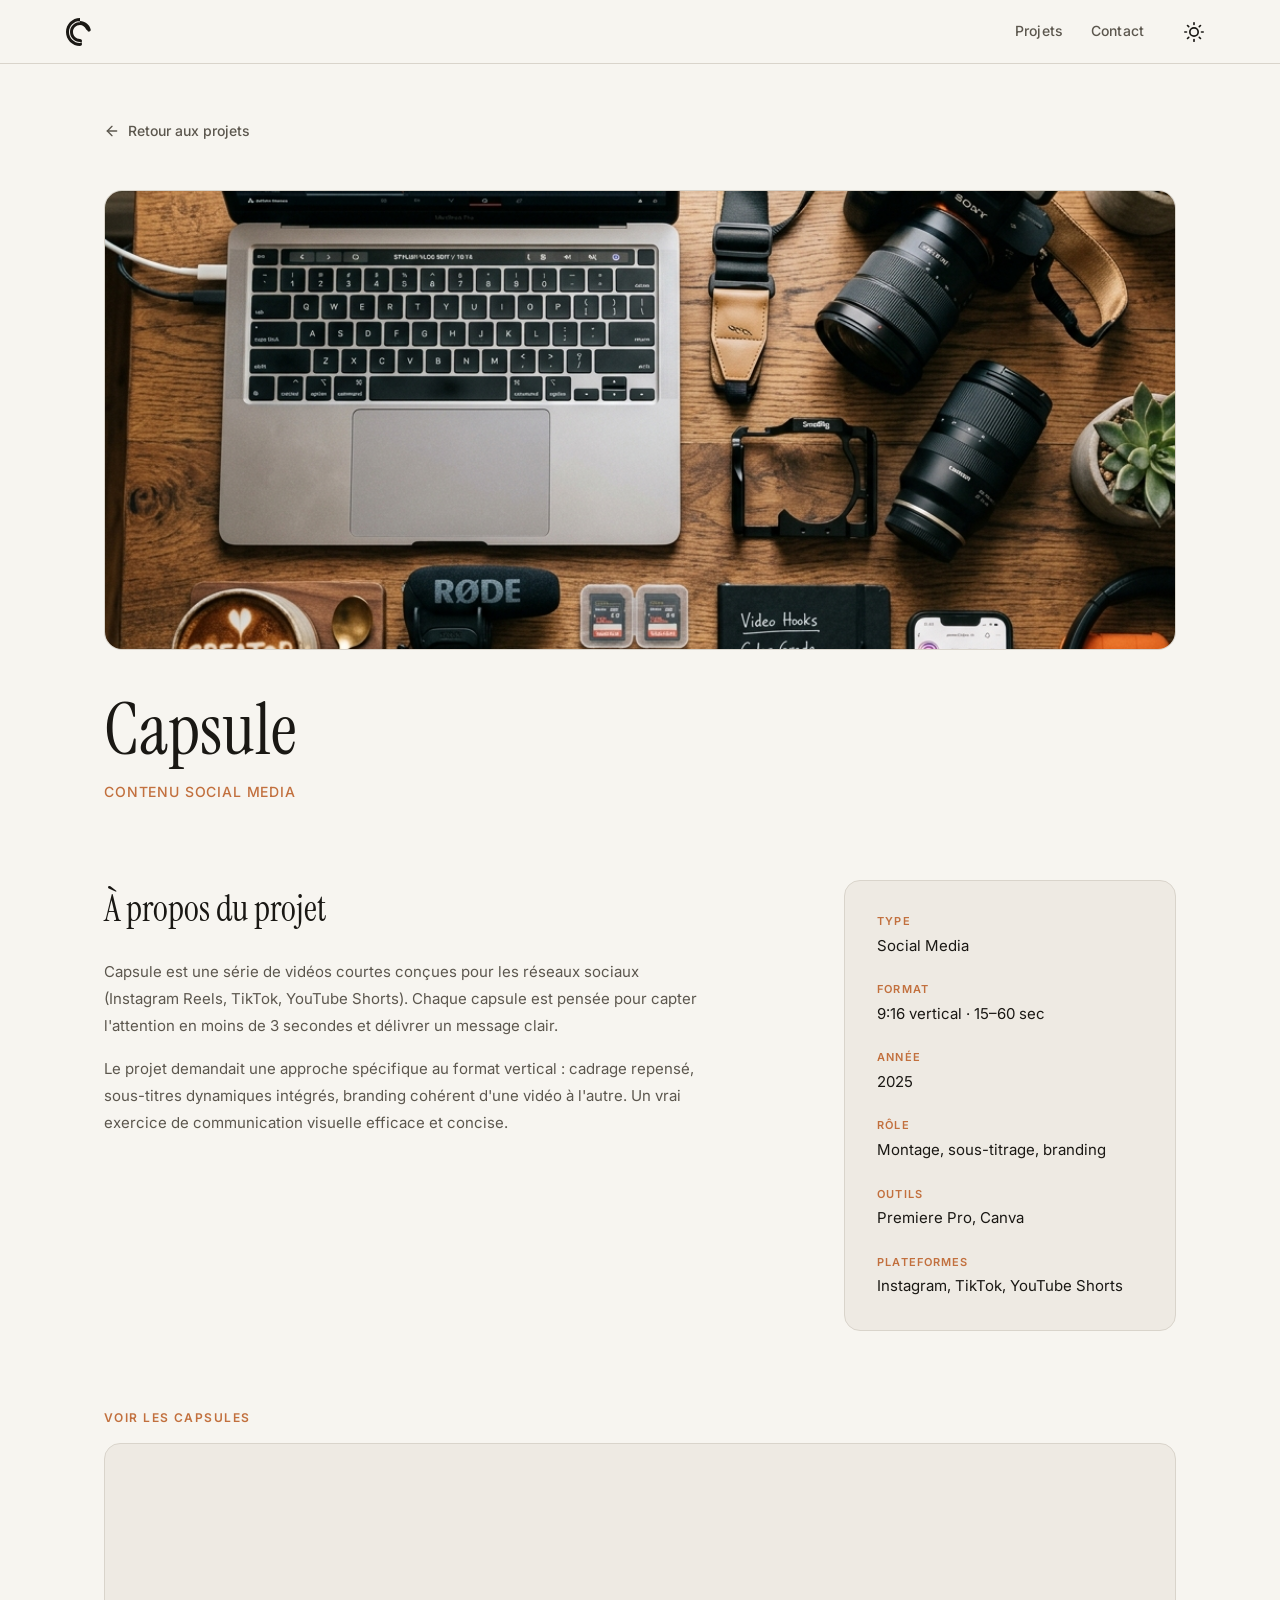
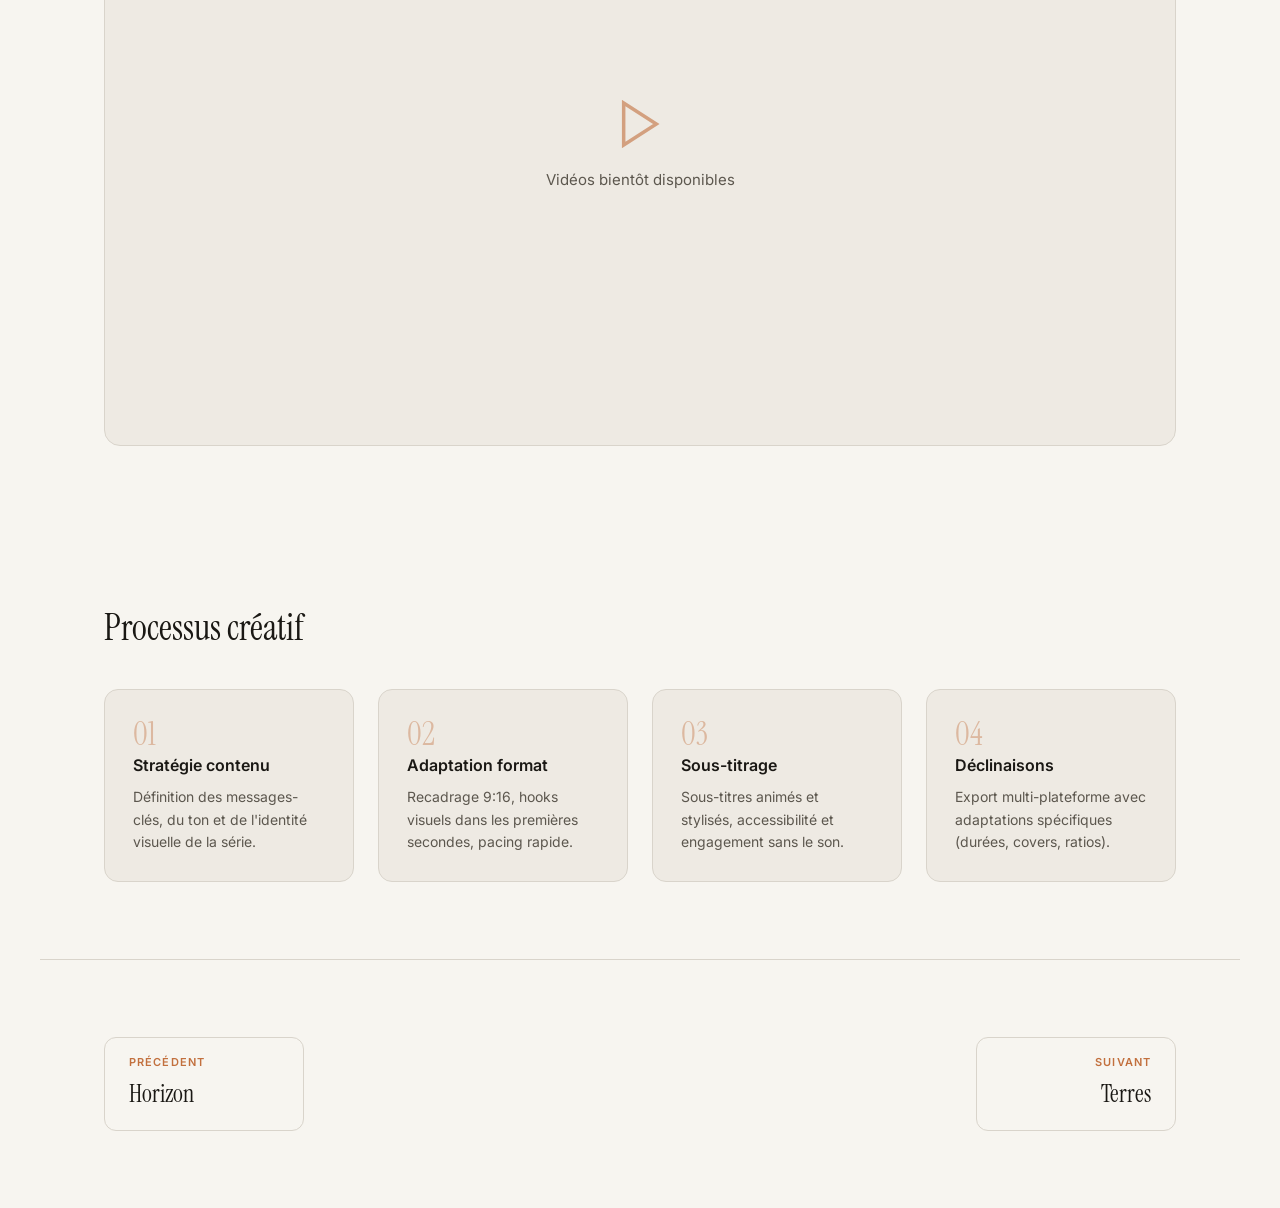
==== projects/capsule.html @ cf0edcef "Ajout base Portfolio" ====
<!DOCTYPE html>
<html lang="fr">
<head>
  <meta charset="UTF-8">
  <meta name="viewport" content="width=device-width, initial-scale=1.0">
  <title>Capsule — Corentin</title>
  <meta name="description" content="Capsule : série de vidéos social media réalisée par Corentin.">
  <link rel="stylesheet" href="../style.css">
</head>
<body>
  <nav class="nav" role="navigation"><a href="../index.html" class="nav__logo" aria-label="Accueil"><svg viewBox="0 0 32 32" xmlns="http://www.w3.org/2000/svg"><path class="nav__logo-fill" d="M16 2C8.268 2 2 8.268 2 16s6.268 14 14 14c1.1 0 2-.9 2-2s-.9-2-2-2C10.486 26 6 21.514 6 16S10.486 6 16 6c4.08 0 7.63 2.45 9.17 5.96.37.85-.03 1.84-.88 2.21-.85.37-1.84-.03-2.21-.88C20.94 10.64 18.64 9 16 9c-3.86 0-7 3.14-7 7s3.14 7 7 7c1.1 0 2 .9 2 2s-.9 2-2 2c-6.07 0-11-4.93-11-11S9.93 5 16 5c5.19 0 9.55 3.61 10.7 8.44.22.96-.38 1.92-1.34 2.14-.96.22-1.92-.38-2.14-1.34C22.38 10.86 19.45 9 16 9"/></svg></a><div id="nav-links" class="nav__links"><a href="../index.html#projets" class="nav__link">Projets</a><a href="../index.html#contact" class="nav__link">Contact</a><button id="theme-toggle" class="theme-toggle" aria-label="Thème"><svg class="icon-sun" viewBox="0 0 24 24" fill="none" stroke="currentColor" stroke-width="2" stroke-linecap="round"><circle cx="12" cy="12" r="5"/><line x1="12" y1="1" x2="12" y2="3"/><line x1="12" y1="21" x2="12" y2="23"/><line x1="4.22" y1="4.22" x2="5.64" y2="5.64"/><line x1="18.36" y1="18.36" x2="19.78" y2="19.78"/><line x1="1" y1="12" x2="3" y2="12"/><line x1="21" y1="12" x2="23" y2="12"/><line x1="4.22" y1="19.78" x2="5.64" y2="18.36"/><line x1="18.36" y1="5.64" x2="19.78" y2="4.22"/></svg><svg class="icon-moon" viewBox="0 0 24 24" fill="none" stroke="currentColor" stroke-width="2" stroke-linecap="round"><path d="M21 12.79A9 9 0 1111.21 3 7 7 0 0021 12.79z"/></svg></button></div></nav>

  <main>
    <section class="project-hero">
      <a href="../index.html#projets" class="back-link reveal"><svg viewBox="0 0 24 24" fill="none" stroke="currentColor" stroke-width="2" stroke-linecap="round"><line x1="19" y1="12" x2="5" y2="12"/><polyline points="12 19 5 12 12 5"/></svg>Retour aux projets</a>
      <img src="../assets/project-social.png" alt="Campagne social media Capsule" width="1200" height="514" loading="eager" class="project-hero__banner">
      <h1 class="project-hero__title reveal">Capsule</h1>
      <p class="project-hero__type reveal">Contenu social media</p>
    </section>

    <section class="project-info"><div class="project-info__grid">
      <div class="project-info__description reveal">
        <h2>À propos du projet</h2>
        <p>Capsule est une série de vidéos courtes conçues pour les réseaux sociaux (Instagram Reels, TikTok, YouTube Shorts). Chaque capsule est pensée pour capter l'attention en moins de 3 secondes et délivrer un message clair.</p>
        <p>Le projet demandait une approche spécifique au format vertical : cadrage repensé, sous-titres dynamiques intégrés, branding cohérent d'une vidéo à l'autre. Un vrai exercice de communication visuelle efficace et concise.</p>
      </div>
      <aside class="project-meta reveal">
        <div class="project-meta__item"><span class="project-meta__label">Type</span><span class="project-meta__value">Social Media</span></div>
        <div class="project-meta__item"><span class="project-meta__label">Format</span><span class="project-meta__value">9:16 vertical · 15–60 sec</span></div>
        <div class="project-meta__item"><span class="project-meta__label">Année</span><span class="project-meta__value">2025</span></div>
        <div class="project-meta__item"><span class="project-meta__label">Rôle</span><span class="project-meta__value">Montage, sous-titrage, branding</span></div>
        <div class="project-meta__item"><span class="project-meta__label">Outils</span><span class="project-meta__value">Premiere Pro, Canva</span></div>
        <div class="project-meta__item"><span class="project-meta__label">Plateformes</span><span class="project-meta__value">Instagram, TikTok, YouTube Shorts</span></div>
      </aside>
    </div></section>

    <section class="project-video reveal"><p class="project-video__label">Voir les capsules</p><div class="project-video__wrap"><div class="project-video__placeholder"><svg viewBox="0 0 24 24" fill="none" stroke="currentColor" stroke-width="1.5"><polygon points="5 3 19 12 5 21 5 3"/></svg><span>Vidéos bientôt disponibles</span></div></div></section>

    <section class="project-process reveal"><h2>Processus créatif</h2><div class="project-process__steps">
      <div class="process-step"><span class="process-step__number">01</span><h3 class="process-step__title">Stratégie contenu</h3><p class="process-step__text">Définition des messages-clés, du ton et de l'identité visuelle de la série.</p></div>
      <div class="process-step"><span class="process-step__number">02</span><h3 class="process-step__title">Adaptation format</h3><p class="process-step__text">Recadrage 9:16, hooks visuels dans les premières secondes, pacing rapide.</p></div>
      <div class="process-step"><span class="process-step__number">03</span><h3 class="process-step__title">Sous-titrage</h3><p class="process-step__text">Sous-titres animés et stylisés, accessibilité et engagement sans le son.</p></div>
      <div class="process-step"><span class="process-step__number">04</span><h3 class="process-step__title">Déclinaisons</h3><p class="process-step__text">Export multi-plateforme avec adaptations spécifiques (durées, covers, ratios).</p></div>
    </div></section>

    <nav class="project-nav" aria-label="Navigation entre projets"><div class="project-nav__inner">
      <a href="horizon.html" class="project-nav__link"><span class="project-nav__link-label">Précédent</span><span class="project-nav__link-title">Horizon</span></a>
      <a href="terres.html" class="project-nav__link project-nav__link--next"><span class="project-nav__link-label">Suivant</span><span class="project-nav__link-title">Terres</span></a>
    </div></nav>
  </main>
  <script src="../script.js"></script>
</body>
</html>
---- style.css ----
/* ========================================
   PORTFOLIO — Corentin
   Monteur Vidéo & Communication
   ======================================== */

/* --- Fonts --- */
@import url('https://fonts.googleapis.com/css2?family=Instrument+Serif:ital@0;1&display=swap');
@import url('https://fonts.googleapis.com/css2?family=Inter:wght@400;500;600&display=swap');

/* --- Custom Properties --- */
:root {
  --bg: #f7f5f0;
  --bg-surface: #eeeae3;
  --text: #1a1814;
  --text-secondary: #5c574e;
  --accent: #c2703e;
  --accent-hover: #a85c30;
  --border: #d9d4cb;
  --shadow: rgba(42, 36, 24, 0.08);
  --shadow-hover: rgba(42, 36, 24, 0.16);
  --font-display: 'Instrument Serif', Georgia, serif;
  --font-body: 'Inter', system-ui, sans-serif;
  --nav-height: 64px;
}

[data-theme="dark"] {
  --bg: #1a1814;
  --bg-surface: #26231d;
  --text: #ede8df;
  --text-secondary: #a89f92;
  --accent: #d98a52;
  --accent-hover: #e69a62;
  --border: #3a362e;
  --shadow: rgba(0, 0, 0, 0.2);
  --shadow-hover: rgba(0, 0, 0, 0.35);
}

/* --- Reset --- */
*, *::before, *::after { box-sizing: border-box; margin: 0; padding: 0; }
html { scroll-behavior: smooth; -webkit-text-size-adjust: 100%; }
body {
  font-family: var(--font-body);
  font-size: 16px;
  line-height: 1.6;
  color: var(--text);
  background: var(--bg);
  transition: background 0.4s ease, color 0.4s ease;
  overflow-x: hidden;
}
img { display: block; max-width: 100%; height: auto; }
a { color: inherit; text-decoration: none; }
button { font: inherit; cursor: pointer; border: none; background: none; }
ul { list-style: none; }

/* --- Focus --- */
:focus-visible {
  outline: 2px solid var(--accent);
  outline-offset: 3px;
  border-radius: 3px;
}

/* --- Scrollbar --- */
::-webkit-scrollbar { width: 8px; }
::-webkit-scrollbar-track { background: var(--bg); }
::-webkit-scrollbar-thumb { background: var(--border); border-radius: 4px; }

/* --- Animations Base --- */
@media (prefers-reduced-motion: reduce) {
  *, *::before, *::after {
    animation-duration: 0.01ms !important;
    transition-duration: 0.01ms !important;
  }
}

.reveal {
  opacity: 0;
  transform: translateY(28px);
  transition: opacity 0.7s cubic-bezier(0.22, 1, 0.36, 1),
              transform 0.7s cubic-bezier(0.22, 1, 0.36, 1);
}
.reveal.visible {
  opacity: 1;
  transform: translateY(0);
}

/* --- Nav --- */
.nav {
  position: fixed;
  top: 0;
  left: 0;
  right: 0;
  z-index: 100;
  height: var(--nav-height);
  display: flex;
  align-items: center;
  justify-content: space-between;
  padding: 0 clamp(24px, 5vw, 64px);
  background: rgba(247, 245, 240, 0.85);
  backdrop-filter: blur(12px);
  -webkit-backdrop-filter: blur(12px);
  border-bottom: 1px solid var(--border);
  transition: background 0.4s ease;
}
[data-theme="dark"] .nav {
  background: rgba(26, 24, 20, 0.88);
}
.nav__logo svg {
  width: 32px;
  height: 32px;
  display: block;
}
.nav__logo-fill {
  fill: var(--text);
  transition: fill 0.3s;
}
.nav__links {
  display: flex;
  align-items: center;
  gap: 28px;
}
.nav__link {
  font-size: 14px;
  font-weight: 500;
  letter-spacing: 0.01em;
  color: var(--text-secondary);
  transition: color 0.25s;
  padding: 8px 0;
}
.nav__link:hover { color: var(--accent); }
.theme-toggle {
  width: 44px;
  height: 44px;
  display: flex;
  align-items: center;
  justify-content: center;
  border-radius: 10px;
  transition: background 0.25s;
  color: var(--text);
}
.theme-toggle:hover { background: var(--bg-surface); }
.theme-toggle svg { width: 20px; height: 20px; }
.theme-toggle .icon-moon { display: none; }
[data-theme="dark"] .theme-toggle .icon-sun { display: none; }
[data-theme="dark"] .theme-toggle .icon-moon { display: block; }

/* Mobile nav */
.nav__burger {
  display: none;
  width: 44px;
  height: 44px;
  align-items: center;
  justify-content: center;
  flex-direction: column;
  gap: 5px;
}
.nav__burger span {
  display: block;
  width: 22px;
  height: 2px;
  background: var(--text);
  border-radius: 2px;
  transition: transform 0.3s, opacity 0.3s;
}
.nav__burger.active span:nth-child(1) { transform: rotate(45deg) translate(5px, 5px); }
.nav__burger.active span:nth-child(2) { opacity: 0; }
.nav__burger.active span:nth-child(3) { transform: rotate(-45deg) translate(5px, -5px); }

@media (max-width: 768px) {
  .nav__burger { display: flex; }
  .nav__links {
    position: fixed;
    top: var(--nav-height);
    left: 0;
    right: 0;
    bottom: 0;
    flex-direction: column;
    justify-content: center;
    gap: 32px;
    background: var(--bg);
    transform: translateX(100%);
    transition: transform 0.35s cubic-bezier(0.22, 1, 0.36, 1);
  }
  .nav__links.open { transform: translateX(0); }
  .nav__link { font-size: 20px; }
}

/* --- Hero --- */
.hero {
  min-height: 100vh;
  display: flex;
  flex-direction: column;
  justify-content: center;
  align-items: center;
  text-align: center;
  padding: calc(var(--nav-height) + 40px) clamp(24px, 5vw, 64px) 80px;
}
.hero__name {
  font-family: var(--font-display);
  font-size: clamp(56px, 12vw, 140px);
  font-weight: 400;
  line-height: 1;
  letter-spacing: -0.02em;
  color: var(--text);
  overflow: hidden;
}
.hero__name .char {
  display: inline-block;
  opacity: 0;
  transform: translateY(100%);
  animation: charReveal 0.6s cubic-bezier(0.22, 1, 0.36, 1) forwards;
}
@keyframes charReveal {
  to { opacity: 1; transform: translateY(0); }
}
.hero__title {
  font-family: var(--font-body);
  font-size: clamp(16px, 2.5vw, 22px);
  font-weight: 400;
  color: var(--text-secondary);
  margin-top: 16px;
  letter-spacing: 0.04em;
}
.hero__tagline {
  font-family: var(--font-display);
  font-style: italic;
  font-size: clamp(18px, 2.8vw, 26px);
  color: var(--accent);
  margin-top: 24px;
}
.hero__scroll {
  margin-top: auto;
  padding-top: 60px;
  color: var(--text-secondary);
  font-size: 13px;
  letter-spacing: 0.08em;
  text-transform: uppercase;
  display: flex;
  flex-direction: column;
  align-items: center;
  gap: 8px;
}
.hero__scroll-line {
  width: 1px;
  height: 48px;
  background: var(--border);
  animation: scrollPulse 2s ease-in-out infinite;
}
@keyframes scrollPulse {
  0%, 100% { opacity: 0.3; }
  50% { opacity: 1; }
}

/* --- Section shared --- */
.section {
  padding: clamp(60px, 10vw, 120px) clamp(24px, 5vw, 64px);
  max-width: 1200px;
  margin: 0 auto;
}
.section--wide { max-width: 1400px; }
.section__label {
  font-size: 12px;
  font-weight: 600;
  letter-spacing: 0.12em;
  text-transform: uppercase;
  color: var(--accent);
  margin-bottom: 16px;
}
.section__heading {
  font-family: var(--font-display);
  font-size: clamp(32px, 5vw, 52px);
  font-weight: 400;
  line-height: 1.15;
  margin-bottom: 32px;
}

/* --- À propos --- */
.about {
  padding-top: clamp(80px, 12vw, 160px);
  padding-bottom: clamp(80px, 12vw, 140px);
}
.about__content {
  display: grid;
  grid-template-columns: 1fr 1fr;
  gap: 64px;
  align-items: start;
}
.about__text p {
  font-size: clamp(16px, 1.2vw, 18px);
  color: var(--text-secondary);
  line-height: 1.75;
  max-width: 520px;
}
.about__visual {
  position: relative;
  display: flex;
  justify-content: flex-end;
}
.about__accent-block {
  width: clamp(180px, 18vw, 280px);
  aspect-ratio: 3/4;
  background: var(--bg-surface);
  border-radius: 16px;
  border: 1px solid var(--border);
  display: flex;
  align-items: flex-end;
  padding: 24px;
  position: relative;
  overflow: hidden;
}
.about__accent-block::before {
  content: '';
  position: absolute;
  top: 24px;
  left: 24px;
  right: 24px;
  height: 1px;
  background: var(--accent);
  opacity: 0.4;
}
.about__accent-block span {
  font-family: var(--font-display);
  font-size: clamp(48px, 6vw, 80px);
  color: var(--accent);
  opacity: 0.2;
  line-height: 1;
}
@media (max-width: 768px) {
  .about__content { grid-template-columns: 1fr; gap: 40px; }
  .about__visual { justify-content: flex-start; }
}

/* --- Projects --- */
.projects { padding-bottom: clamp(80px, 10vw, 140px); }
.projects__grid {
  display: grid;
  grid-template-columns: repeat(12, 1fr);
  gap: 24px;
  margin-top: 48px;
}
.project-card {
  display: block;
  border-radius: 14px;
  overflow: hidden;
  background: var(--bg-surface);
  border: 1px solid var(--border);
  transition: transform 0.35s cubic-bezier(0.22, 1, 0.36, 1),
              box-shadow 0.35s cubic-bezier(0.22, 1, 0.36, 1);
  position: relative;
  cursor: pointer;
}
.project-card:hover {
  transform: translateY(-6px);
  box-shadow: 0 16px 40px var(--shadow-hover);
}
.project-card:nth-child(1) { grid-column: 1 / 8; }
.project-card:nth-child(2) { grid-column: 8 / 13; }
.project-card:nth-child(3) { grid-column: 1 / 5; }
.project-card:nth-child(4) { grid-column: 5 / 9; }
.project-card:nth-child(5) { grid-column: 9 / 13; }

.project-card__img-wrap {
  position: relative;
  overflow: hidden;
  aspect-ratio: 16/9;
}
.project-card__img-wrap img {
  width: 100%;
  height: 100%;
  object-fit: cover;
  transition: transform 0.5s cubic-bezier(0.22, 1, 0.36, 1);
}
.project-card:hover .project-card__img-wrap img {
  transform: scale(1.04);
}
.project-card__overlay {
  position: absolute;
  inset: 0;
  background: linear-gradient(to top, rgba(26,24,20,0.85) 0%, transparent 60%);
  opacity: 0;
  transition: opacity 0.35s ease;
  display: flex;
  align-items: flex-end;
  padding: 24px;
}
.project-card:hover .project-card__overlay { opacity: 1; }
.project-card__overlay p {
  color: #ede8df;
  font-size: 14px;
  line-height: 1.5;
}
.project-card__body {
  padding: 20px 24px 24px;
}
.project-card__title {
  font-family: var(--font-display);
  font-size: clamp(20px, 2vw, 26px);
  margin-bottom: 6px;
}
.project-card__meta {
  font-size: 13px;
  color: var(--text-secondary);
}
.project-card__link {
  display: inline-flex;
  align-items: center;
  gap: 6px;
  margin-top: 12px;
  font-size: 13px;
  font-weight: 500;
  color: var(--accent);
  transition: gap 0.25s;
}
.project-card__link:hover { gap: 10px; }
.project-card__link svg { width: 14px; height: 14px; }

@media (max-width: 900px) {
  .projects__grid { grid-template-columns: 1fr 1fr; }
  .project-card:nth-child(1) { grid-column: 1 / -1; }
  .project-card:nth-child(n+2) { grid-column: span 1; }
}
@media (max-width: 560px) {
  .projects__grid { grid-template-columns: 1fr; }
  .project-card:nth-child(n) { grid-column: 1 / -1; }
}

/* --- Skills --- */
.skills { padding-top: clamp(60px, 8vw, 100px); padding-bottom: clamp(80px, 10vw, 140px); }
.skills__list {
  display: flex;
  flex-wrap: wrap;
  gap: 12px;
  margin-top: 32px;
}
.skill-pill {
  padding: 10px 22px;
  border: 1px solid var(--border);
  border-radius: 100px;
  font-size: 14px;
  font-weight: 500;
  color: var(--text-secondary);
  transition: border-color 0.25s, color 0.25s, background 0.25s;
  white-space: nowrap;
}
.skill-pill:hover {
  border-color: var(--accent);
  color: var(--accent);
  background: rgba(194, 112, 62, 0.06);
}
[data-theme="dark"] .skill-pill:hover {
  background: rgba(217, 138, 82, 0.1);
}

/* --- CV --- */
.cv {
  padding-top: clamp(60px, 8vw, 100px);
  padding-bottom: clamp(100px, 12vw, 160px);
}
.cv__inner {
  background: var(--bg-surface);
  border: 1px solid var(--border);
  border-radius: 18px;
  padding: clamp(40px, 6vw, 72px);
  display: flex;
  align-items: center;
  justify-content: space-between;
  gap: 32px;
  flex-wrap: wrap;
}
.cv__text h3 {
  font-family: var(--font-display);
  font-size: clamp(26px, 3.5vw, 38px);
  font-weight: 400;
  margin-bottom: 8px;
}
.cv__text p {
  color: var(--text-secondary);
  font-size: 15px;
}
.cv__btn {
  display: inline-flex;
  align-items: center;
  gap: 10px;
  padding: 14px 32px;
  background: var(--text);
  color: var(--bg);
  border-radius: 10px;
  font-size: 15px;
  font-weight: 500;
  transition: background 0.25s, transform 0.25s;
  min-height: 48px;
}
.cv__btn:hover {
  background: var(--accent);
  transform: translateY(-2px);
}
.cv__btn svg { width: 18px; height: 18px; flex-shrink: 0; }

/* --- Footer / Contact --- */
.footer {
  border-top: 1px solid var(--border);
  padding: clamp(48px, 8vw, 80px) clamp(24px, 5vw, 64px);
  max-width: 1200px;
  margin: 0 auto;
}
.footer__inner {
  display: flex;
  justify-content: space-between;
  align-items: start;
  flex-wrap: wrap;
  gap: 40px;
}
.footer__left h2 {
  font-family: var(--font-display);
  font-size: clamp(28px, 4vw, 42px);
  font-weight: 400;
  margin-bottom: 16px;
}
.footer__email {
  font-size: clamp(16px, 1.5vw, 20px);
  color: var(--accent);
  transition: opacity 0.25s;
  display: inline-block;
  word-break: break-all;
}
.footer__email:hover { opacity: 0.7; }
.footer__links {
  display: flex;
  gap: 20px;
  margin-top: 24px;
}
.footer__link {
  width: 44px;
  height: 44px;
  border: 1px solid var(--border);
  border-radius: 10px;
  display: flex;
  align-items: center;
  justify-content: center;
  color: var(--text-secondary);
  transition: border-color 0.25s, color 0.25s;
}
.footer__link:hover {
  border-color: var(--accent);
  color: var(--accent);
}
.footer__link svg { width: 20px; height: 20px; }
.footer__right {
  text-align: right;
  font-size: 13px;
  color: var(--text-secondary);
}
.footer__right p + p { margin-top: 4px; }
@media (max-width: 600px) {
  .footer__right { text-align: left; }
}

/* ========================================
   PROJECT DETAIL PAGE
   ======================================== */

/* --- Back Link --- */
.back-link {
  display: inline-flex;
  align-items: center;
  gap: 8px;
  font-size: 14px;
  font-weight: 500;
  color: var(--text-secondary);
  transition: color 0.25s, gap 0.25s;
  padding: 8px 0;
  margin-bottom: 24px;
}
.back-link:hover { color: var(--accent); gap: 12px; }
.back-link svg { width: 16px; height: 16px; }

/* --- Project Hero --- */
.project-hero {
  padding: calc(var(--nav-height) + 48px) clamp(24px, 5vw, 64px) 0;
  max-width: 1200px;
  margin: 0 auto;
}
.project-hero__banner {
  width: 100%;
  aspect-ratio: 21/9;
  object-fit: cover;
  border-radius: 18px;
  border: 1px solid var(--border);
  margin-top: 16px;
}
.project-hero__title {
  font-family: var(--font-display);
  font-size: clamp(40px, 7vw, 72px);
  font-weight: 400;
  line-height: 1.1;
  margin-top: 40px;
}
.project-hero__type {
  font-size: 14px;
  font-weight: 500;
  color: var(--accent);
  letter-spacing: 0.06em;
  text-transform: uppercase;
  margin-top: 12px;
}

/* --- Project Info Grid --- */
.project-info {
  padding: clamp(48px, 6vw, 80px) clamp(24px, 5vw, 64px);
  max-width: 1200px;
  margin: 0 auto;
}
.project-info__grid {
  display: grid;
  grid-template-columns: 2fr 1fr;
  gap: clamp(40px, 6vw, 80px);
  align-items: start;
}
.project-info__description h2 {
  font-family: var(--font-display);
  font-size: clamp(26px, 3.5vw, 36px);
  font-weight: 400;
  margin-bottom: 20px;
}
.project-info__description p {
  font-size: clamp(15px, 1.1vw, 17px);
  color: var(--text-secondary);
  line-height: 1.8;
  margin-bottom: 16px;
  max-width: 600px;
}

/* --- Meta sidebar --- */
.project-meta {
  display: flex;
  flex-direction: column;
  gap: 24px;
  padding: 32px;
  background: var(--bg-surface);
  border: 1px solid var(--border);
  border-radius: 16px;
}
.project-meta__item {
  display: flex;
  flex-direction: column;
  gap: 4px;
}
.project-meta__label {
  font-size: 11px;
  font-weight: 600;
  letter-spacing: 0.1em;
  text-transform: uppercase;
  color: var(--accent);
}
.project-meta__value {
  font-size: 15px;
  color: var(--text);
  line-height: 1.5;
}

/* --- Video Embed Section --- */
.project-video {
  padding: 0 clamp(24px, 5vw, 64px) clamp(48px, 6vw, 80px);
  max-width: 1200px;
  margin: 0 auto;
}
.project-video__label {
  font-size: 12px;
  font-weight: 600;
  letter-spacing: 0.12em;
  text-transform: uppercase;
  color: var(--accent);
  margin-bottom: 16px;
}
.project-video__wrap {
  position: relative;
  width: 100%;
  aspect-ratio: 16/9;
  background: var(--bg-surface);
  border: 1px solid var(--border);
  border-radius: 16px;
  overflow: hidden;
  display: flex;
  align-items: center;
  justify-content: center;
}
.project-video__wrap iframe {
  position: absolute;
  inset: 0;
  width: 100%;
  height: 100%;
  border: 0;
}
.project-video__placeholder {
  display: flex;
  flex-direction: column;
  align-items: center;
  gap: 16px;
  color: var(--text-secondary);
  font-size: 15px;
}
.project-video__placeholder svg {
  width: 56px;
  height: 56px;
  color: var(--accent);
  opacity: 0.6;
}

/* --- Process Section --- */
.project-process {
  padding: clamp(48px, 6vw, 80px) clamp(24px, 5vw, 64px);
  max-width: 1200px;
  margin: 0 auto;
}
.project-process h2 {
  font-family: var(--font-display);
  font-size: clamp(26px, 3.5vw, 36px);
  font-weight: 400;
  margin-bottom: 32px;
}
.project-process__steps {
  display: grid;
  grid-template-columns: repeat(auto-fit, minmax(240px, 1fr));
  gap: 24px;
}
.process-step {
  padding: 28px;
  background: var(--bg-surface);
  border: 1px solid var(--border);
  border-radius: 14px;
  transition: border-color 0.25s;
}
.process-step:hover { border-color: var(--accent); }
.process-step__number {
  font-family: var(--font-display);
  font-size: 32px;
  color: var(--accent);
  opacity: 0.4;
  line-height: 1;
  margin-bottom: 12px;
}
.process-step__title {
  font-size: 16px;
  font-weight: 600;
  margin-bottom: 8px;
}
.process-step__text {
  font-size: 14px;
  color: var(--text-secondary);
  line-height: 1.6;
}

/* --- Gallery --- */
.project-gallery {
  padding: 0 clamp(24px, 5vw, 64px) clamp(48px, 6vw, 80px);
  max-width: 1200px;
  margin: 0 auto;
}
.project-gallery h2 {
  font-family: var(--font-display);
  font-size: clamp(26px, 3.5vw, 36px);
  font-weight: 400;
  margin-bottom: 24px;
}
.project-gallery__grid {
  display: grid;
  grid-template-columns: 1fr 1fr;
  gap: 16px;
}
.project-gallery__grid img {
  border-radius: 12px;
  border: 1px solid var(--border);
  width: 100%;
  height: 100%;
  object-fit: cover;
}
.project-gallery__grid img:first-child {
  grid-row: span 2;
}

/* --- Project Nav (prev/next) --- */
.project-nav {
  padding: clamp(48px, 6vw, 80px) clamp(24px, 5vw, 64px);
  max-width: 1200px;
  margin: 0 auto;
  border-top: 1px solid var(--border);
}
.project-nav__inner {
  display: flex;
  justify-content: space-between;
  align-items: center;
  gap: 24px;
  flex-wrap: wrap;
}
.project-nav__link {
  display: flex;
  flex-direction: column;
  gap: 4px;
  padding: 16px 24px;
  border: 1px solid var(--border);
  border-radius: 12px;
  transition: border-color 0.25s, transform 0.25s;
  min-width: 200px;
}
.project-nav__link:hover {
  border-color: var(--accent);
  transform: translateY(-2px);
}
.project-nav__link--next { text-align: right; margin-left: auto; }
.project-nav__link-label {
  font-size: 11px;
  font-weight: 600;
  letter-spacing: 0.1em;
  text-transform: uppercase;
  color: var(--accent);
}
.project-nav__link-title {
  font-family: var(--font-display);
  font-size: clamp(18px, 2vw, 24px);
}

/* --- Responsive project detail --- */
@media (max-width: 768px) {
  .project-info__grid { grid-template-columns: 1fr; }
  .project-hero__banner { aspect-ratio: 16/9; }
  .project-gallery__grid { grid-template-columns: 1fr; }
  .project-gallery__grid img:first-child { grid-row: span 1; }
  .project-nav__link { min-width: unset; flex: 1; }
}
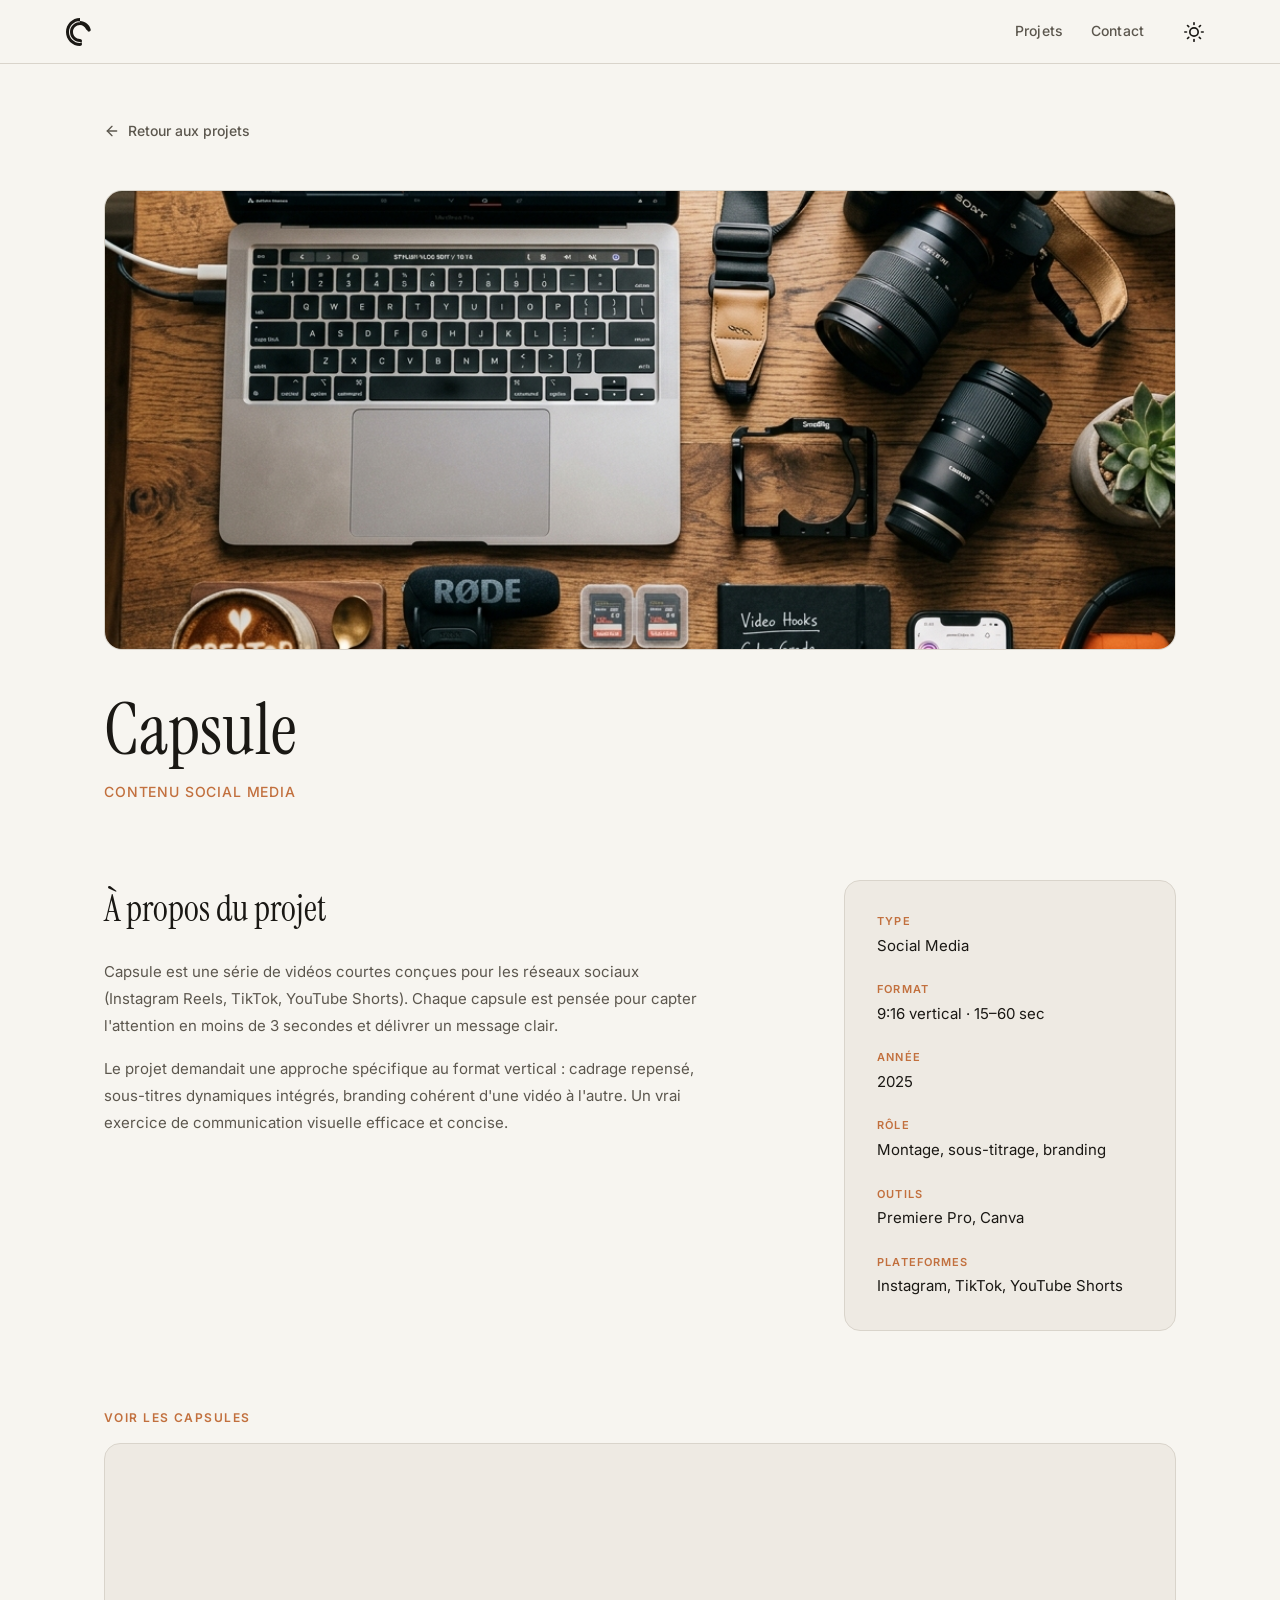
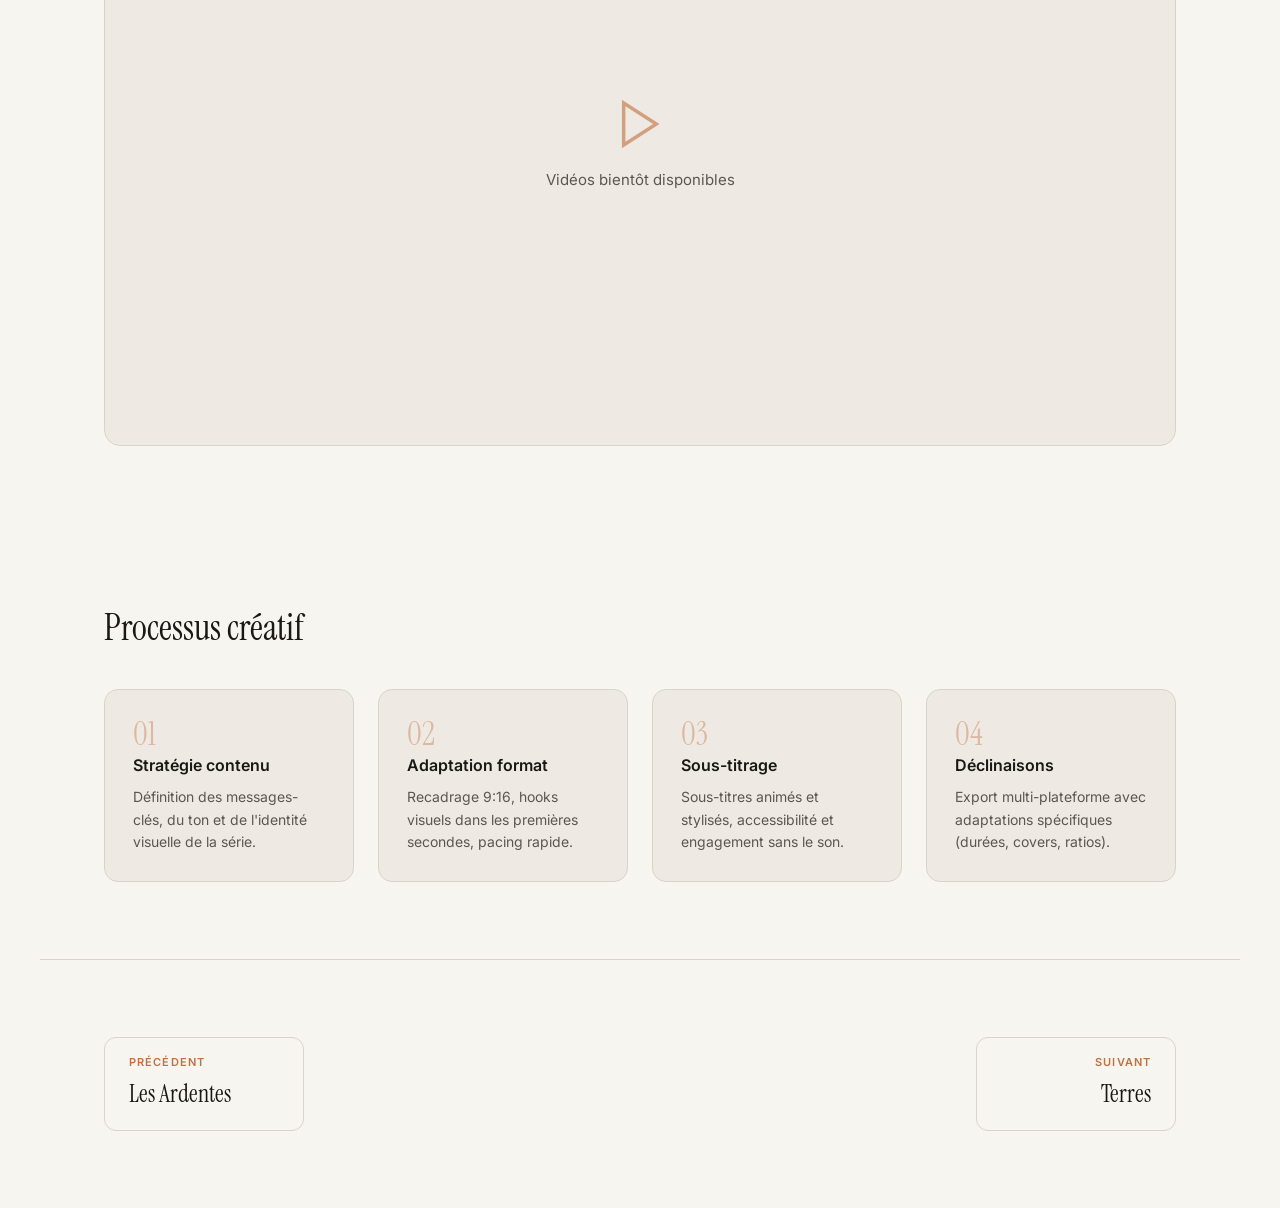
==== commit aa096279: "Intégration de la Lightbox interactive et ajustement des descriptions pour Les Ardentes" ====
--- a/projects/capsule.html
+++ b/projects/capsule.html
@@ -44,7 +44,7 @@
     </div></section>
 
     <nav class="project-nav" aria-label="Navigation entre projets"><div class="project-nav__inner">
-      <a href="horizon.html" class="project-nav__link"><span class="project-nav__link-label">Précédent</span><span class="project-nav__link-title">Horizon</span></a>
+      <a href="les-ardentes.html" class="project-nav__link"><span class="project-nav__link-label">Précédent</span><span class="project-nav__link-title">Les Ardentes</span></a>
       <a href="terres.html" class="project-nav__link project-nav__link--next"><span class="project-nav__link-label">Suivant</span><span class="project-nav__link-title">Terres</span></a>
     </div></nav>
   </main>
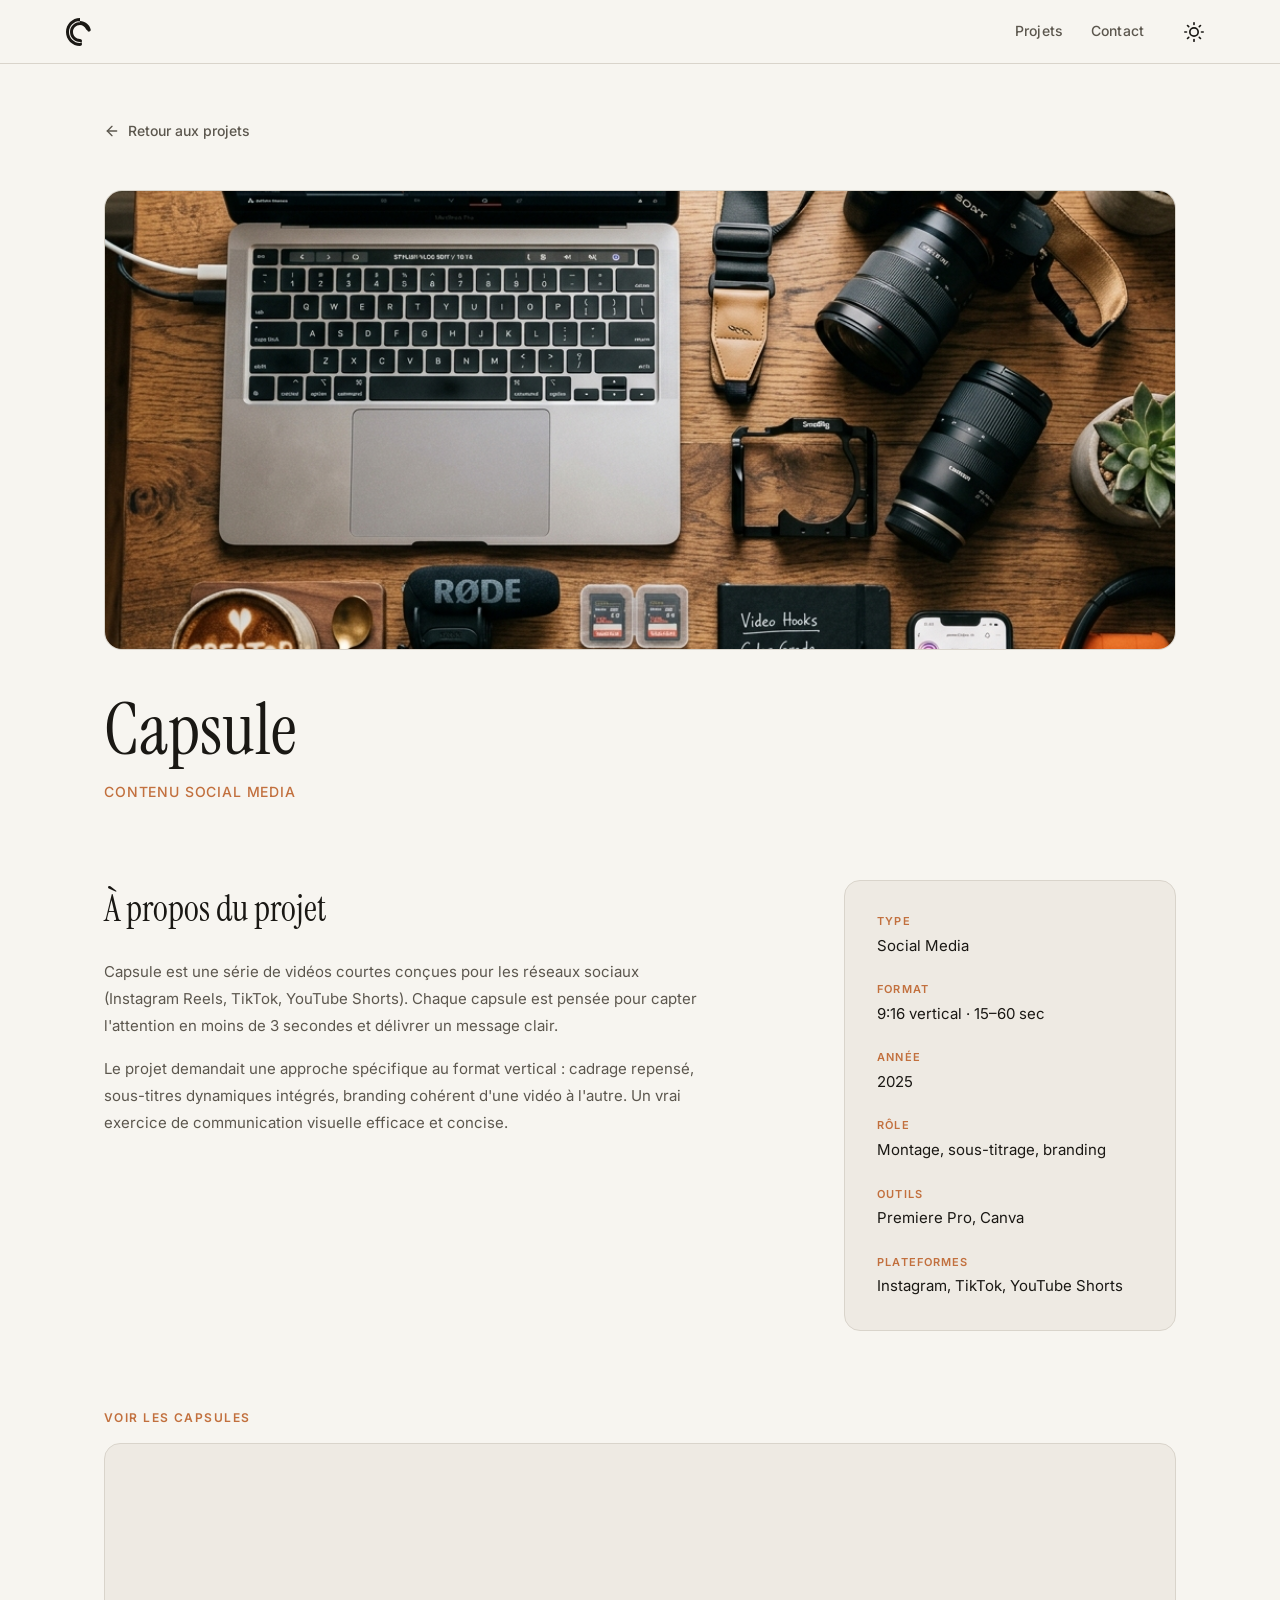
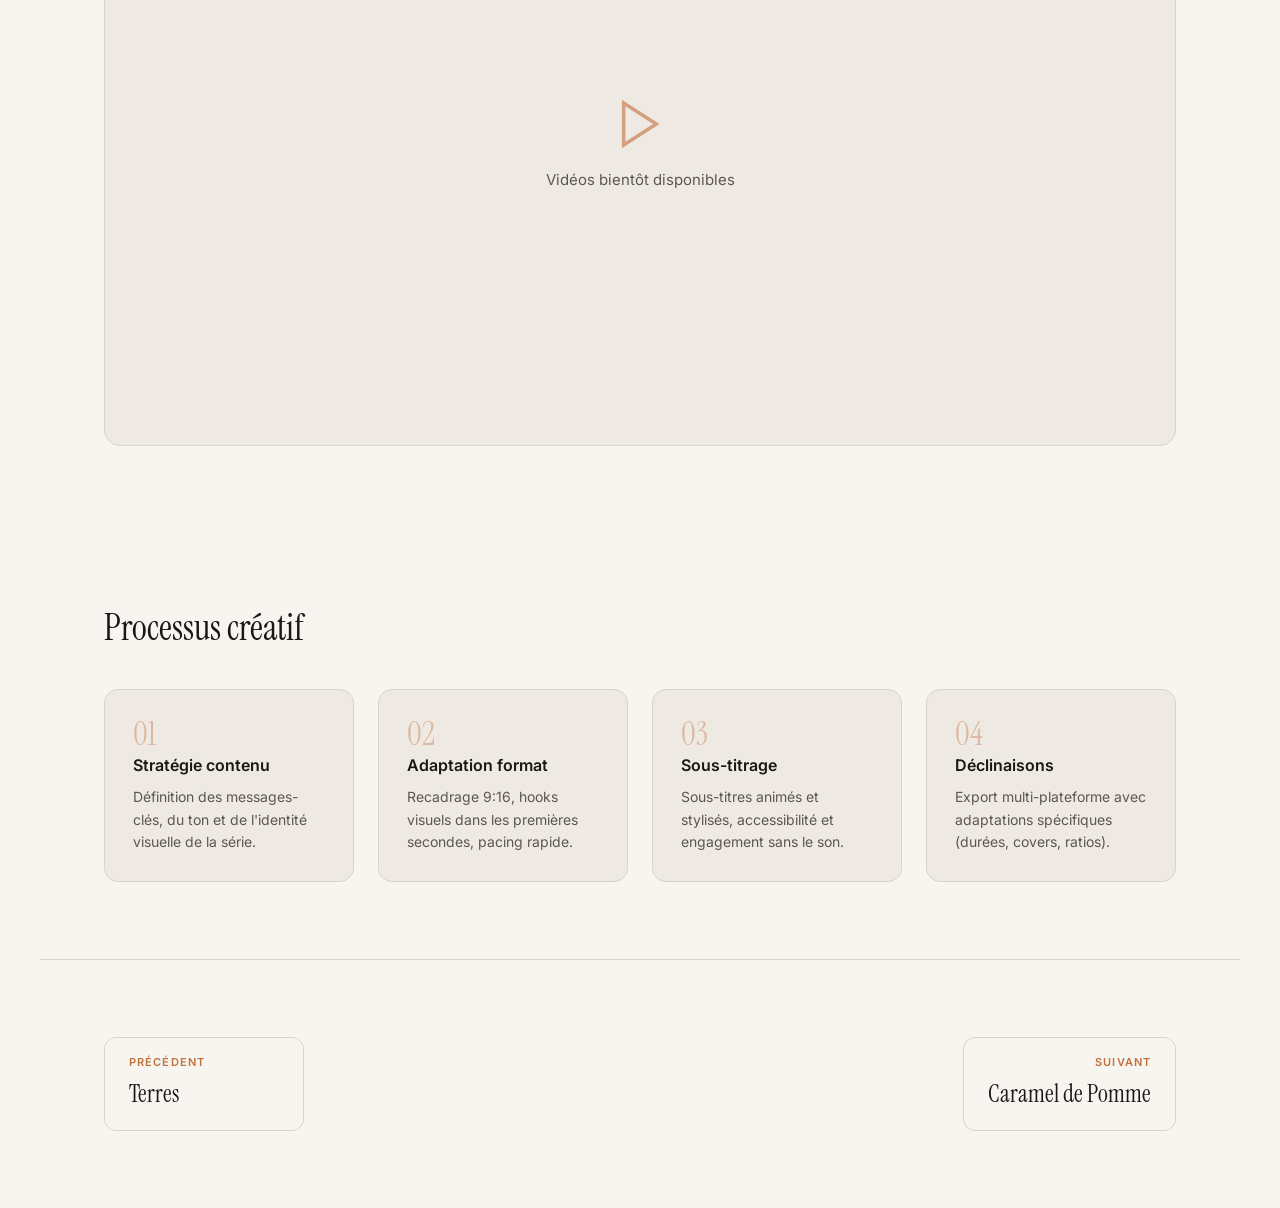
==== commit 5e379abd: "feat: reorder project navigation, fix homepage grid layout, and add Corentin Duclos CV" ====
--- a/projects/capsule.html
+++ b/projects/capsule.html
@@ -44,8 +44,8 @@
     </div></section>
 
     <nav class="project-nav" aria-label="Navigation entre projets"><div class="project-nav__inner">
-      <a href="les-ardentes.html" class="project-nav__link"><span class="project-nav__link-label">Précédent</span><span class="project-nav__link-title">Les Ardentes</span></a>
-      <a href="terres.html" class="project-nav__link project-nav__link--next"><span class="project-nav__link-label">Suivant</span><span class="project-nav__link-title">Terres</span></a>
+      <a href="terres.html" class="project-nav__link"><span class="project-nav__link-label">Précédent</span><span class="project-nav__link-title">Terres</span></a>
+      <a href="caramel-pomme.html" class="project-nav__link project-nav__link--next"><span class="project-nav__link-label">Suivant</span><span class="project-nav__link-title">Caramel de Pomme</span></a>
     </div></nav>
   </main>
   <script src="../script.js"></script>
